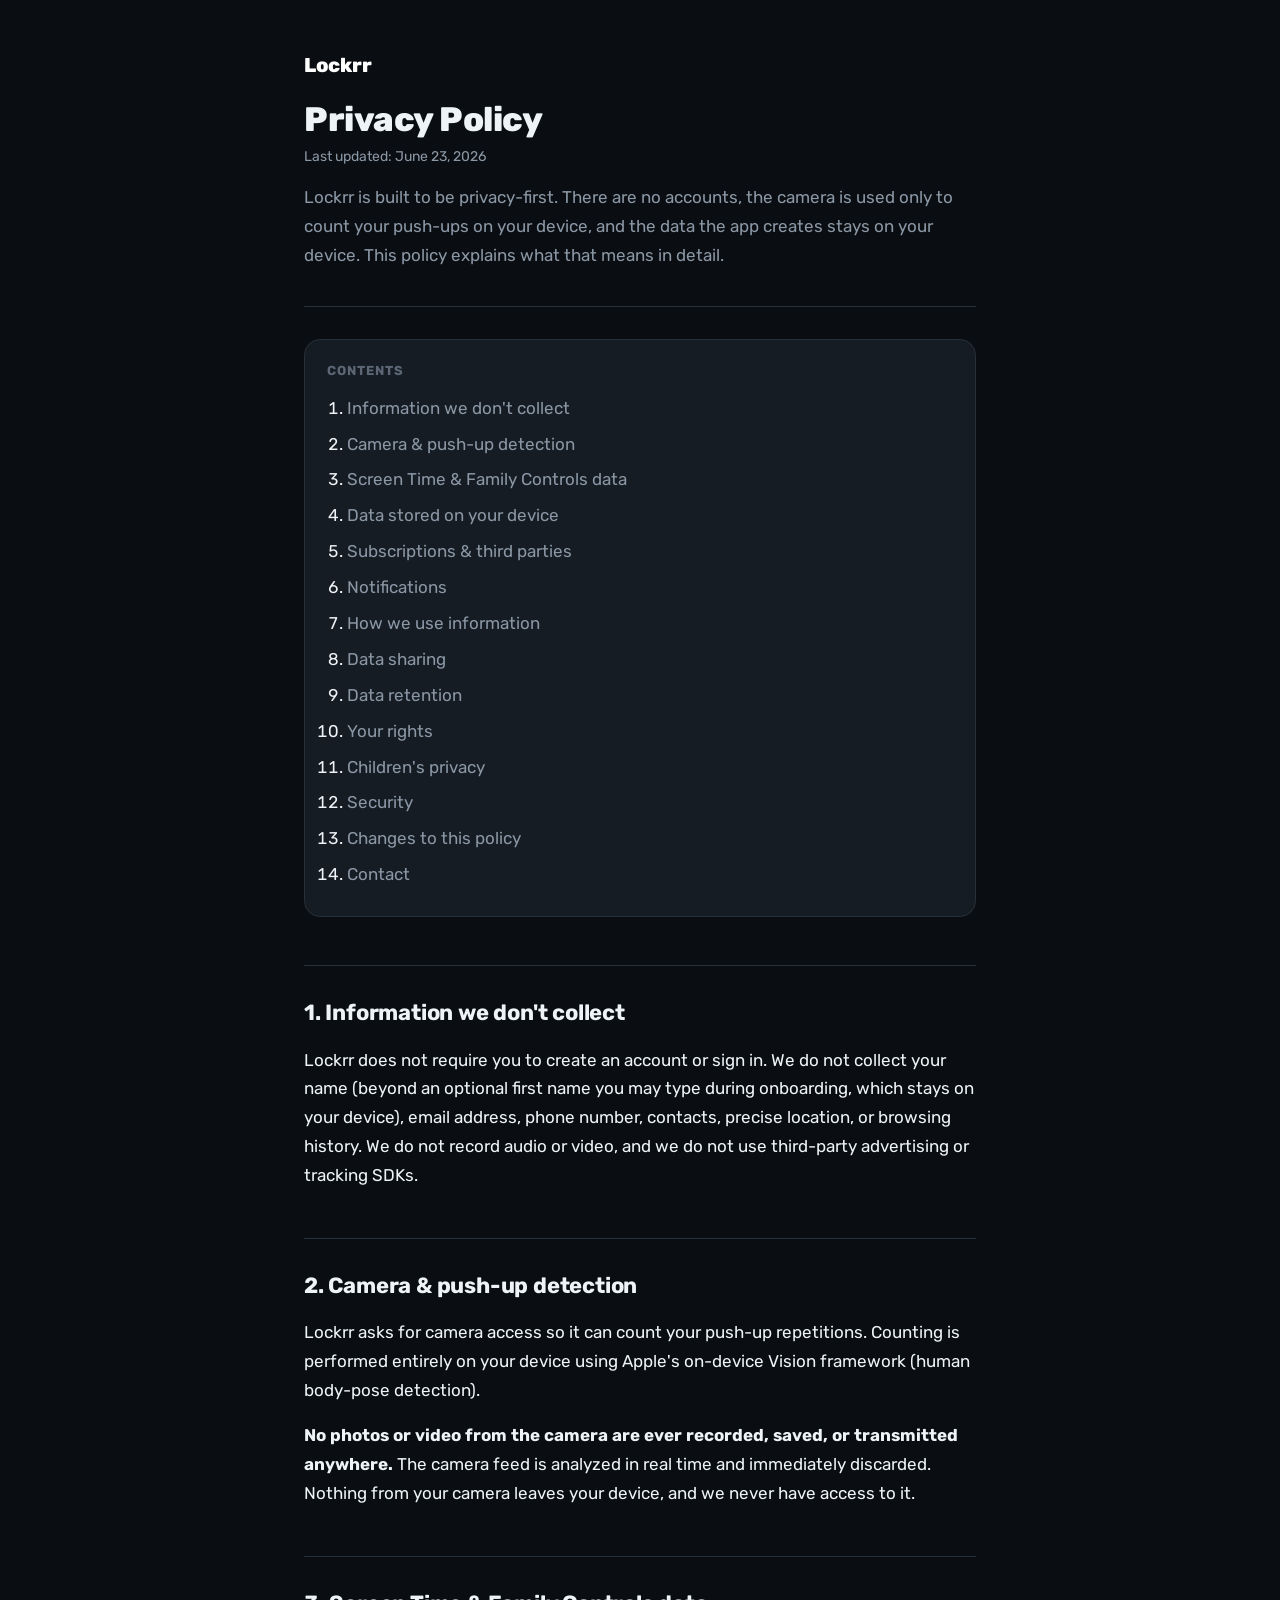
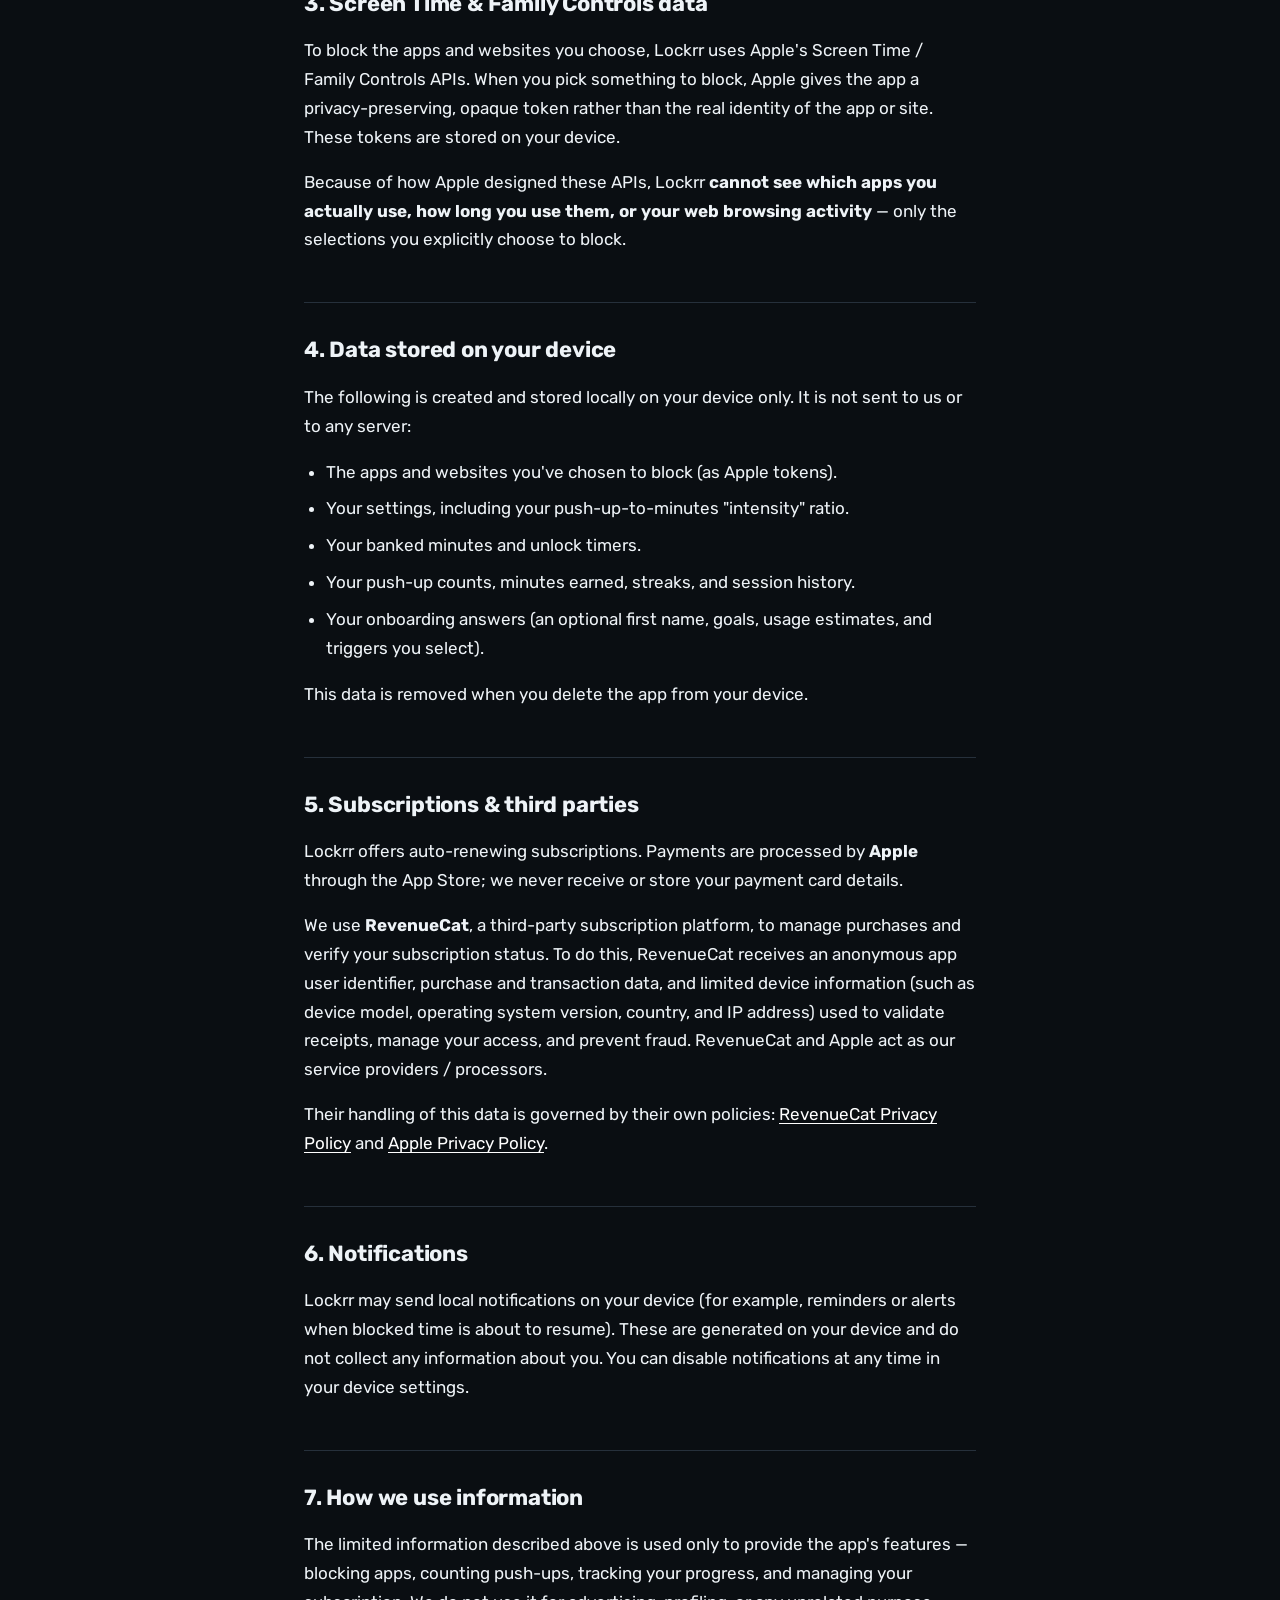
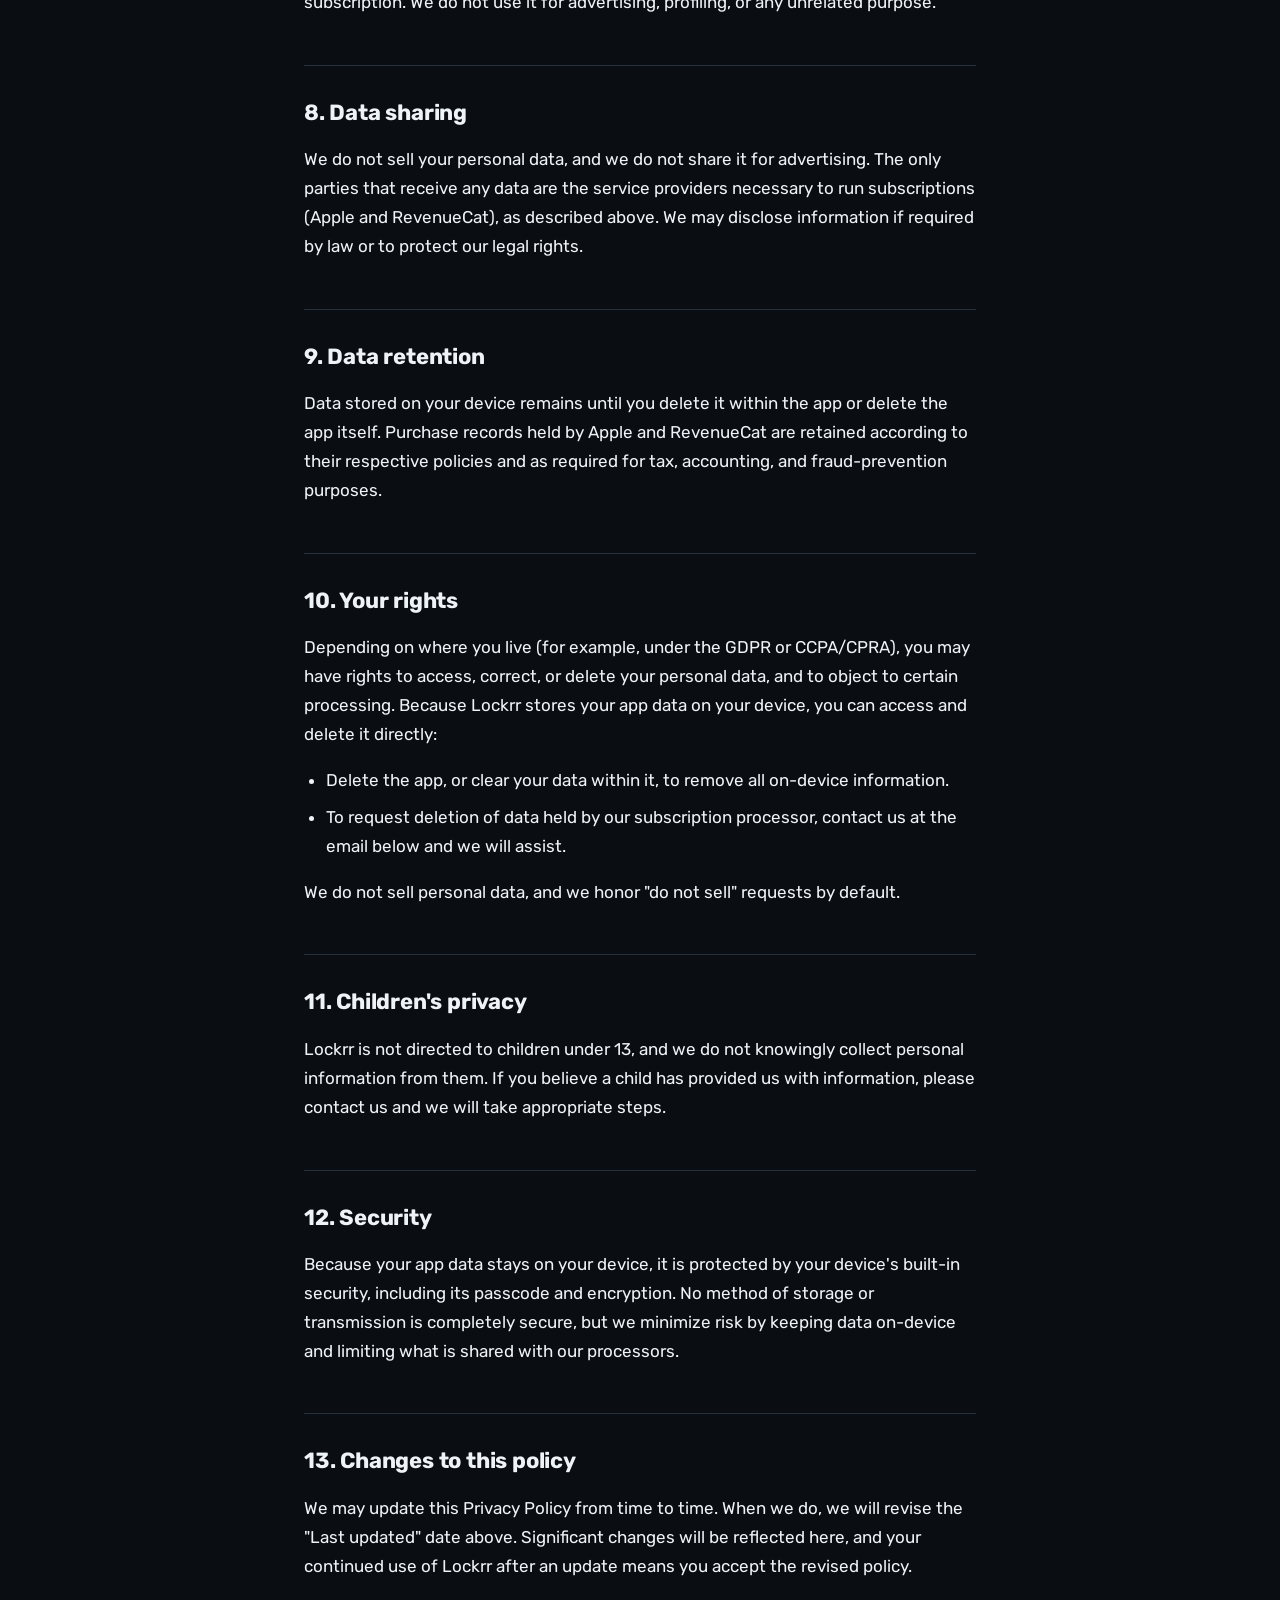
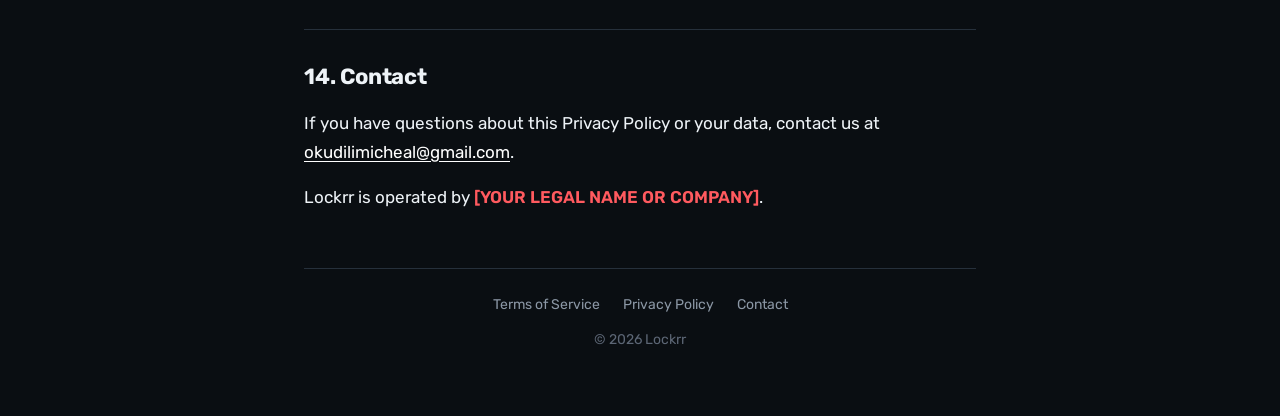
==== privacy.html @ fe95b7eb "Add files via upload" ====
<!doctype html>
<html lang="en">
  <head>
    <meta charset="utf-8" />
    <meta name="viewport" content="width=device-width, initial-scale=1" />
    <title>Privacy Policy · Lockrr</title>
    <meta
      name="description"
      content="Lockrr's Privacy Policy. Lockrr is privacy-first: no accounts, on-device push-up detection, and your data stays on your device." />
    <link rel="preconnect" href="https://fonts.googleapis.com" />
    <link rel="preconnect" href="https://fonts.gstatic.com" crossorigin />
    <link
      href="https://fonts.googleapis.com/css2?family=Rubik:wght@400;500;600;700;800&display=swap"
      rel="stylesheet" />
    <link rel="stylesheet" href="styles.css" />
  </head>
  <body>
    <div class="wrap">
      <header class="site-header">
        <a class="wordmark" href="https://lockrr.app">Lockrr</a>
        <h1 class="page-title">Privacy Policy</h1>
        <p class="updated">Last updated: June 23, 2026</p>
        <p class="lead">
          Lockrr is built to be privacy-first. There are no accounts, the camera
          is used only to count your push-ups on your device, and the data the
          app creates stays on your device. This policy explains what that means
          in detail.
        </p>
      </header>

      <nav class="toc" aria-label="Table of contents">
        <h2>Contents</h2>
        <ol>
          <li><a href="#no-collect">Information we don't collect</a></li>
          <li><a href="#camera">Camera &amp; push-up detection</a></li>
          <li><a href="#screen-time">Screen Time &amp; Family Controls data</a></li>
          <li><a href="#on-device">Data stored on your device</a></li>
          <li><a href="#subscriptions">Subscriptions &amp; third parties</a></li>
          <li><a href="#notifications">Notifications</a></li>
          <li><a href="#use">How we use information</a></li>
          <li><a href="#sharing">Data sharing</a></li>
          <li><a href="#retention">Data retention</a></li>
          <li><a href="#rights">Your rights</a></li>
          <li><a href="#children">Children's privacy</a></li>
          <li><a href="#security">Security</a></li>
          <li><a href="#changes">Changes to this policy</a></li>
          <li><a href="#contact">Contact</a></li>
        </ol>
      </nav>

      <main>
        <section>
          <h2 id="no-collect">1. Information we don't collect</h2>
          <p>
            Lockrr does not require you to create an account or sign in. We do
            not collect your name (beyond an optional first name you may type
            during onboarding, which stays on your device), email address, phone
            number, contacts, precise location, or browsing history. We do not
            record audio or video, and we do not use third-party advertising or
            tracking SDKs.
          </p>
        </section>

        <section>
          <h2 id="camera">2. Camera &amp; push-up detection</h2>
          <p>
            Lockrr asks for camera access so it can count your push-up
            repetitions. Counting is performed entirely on your device using
            Apple's on-device Vision framework (human body-pose detection).
          </p>
          <p>
            <strong>
              No photos or video from the camera are ever recorded, saved, or
              transmitted anywhere.
            </strong>
            The camera feed is analyzed in real time and immediately discarded.
            Nothing from your camera leaves your device, and we never have access
            to it.
          </p>
        </section>

        <section>
          <h2 id="screen-time">3. Screen Time &amp; Family Controls data</h2>
          <p>
            To block the apps and websites you choose, Lockrr uses Apple's Screen
            Time / Family Controls APIs. When you pick something to block, Apple
            gives the app a privacy-preserving, opaque token rather than the real
            identity of the app or site. These tokens are stored on your device.
          </p>
          <p>
            Because of how Apple designed these APIs, Lockrr
            <strong>cannot see which apps you actually use, how long you use
            them, or your web browsing activity</strong> — only the selections
            you explicitly choose to block.
          </p>
        </section>

        <section>
          <h2 id="on-device">4. Data stored on your device</h2>
          <p>
            The following is created and stored locally on your device only. It
            is not sent to us or to any server:
          </p>
          <ul>
            <li>The apps and websites you've chosen to block (as Apple tokens).</li>
            <li>Your settings, including your push-up-to-minutes "intensity" ratio.</li>
            <li>Your banked minutes and unlock timers.</li>
            <li>Your push-up counts, minutes earned, streaks, and session history.</li>
            <li>
              Your onboarding answers (an optional first name, goals, usage
              estimates, and triggers you select).
            </li>
          </ul>
          <p>
            This data is removed when you delete the app from your device.
          </p>
        </section>

        <section>
          <h2 id="subscriptions">5. Subscriptions &amp; third parties</h2>
          <p>
            Lockrr offers auto-renewing subscriptions. Payments are processed by
            <strong>Apple</strong> through the App Store; we never receive or
            store your payment card details.
          </p>
          <p>
            We use <strong>RevenueCat</strong>, a third-party subscription
            platform, to manage purchases and verify your subscription status.
            To do this, RevenueCat receives an anonymous app user identifier,
            purchase and transaction data, and limited device information (such
            as device model, operating system version, country, and IP address)
            used to validate receipts, manage your access, and prevent fraud.
            RevenueCat and Apple act as our service providers / processors.
          </p>
          <p>
            Their handling of this data is governed by their own policies:
            <a href="https://www.revenuecat.com/privacy" rel="noopener" target="_blank">RevenueCat Privacy Policy</a>
            and
            <a href="https://www.apple.com/legal/privacy/" rel="noopener" target="_blank">Apple Privacy Policy</a>.
          </p>
        </section>

        <section>
          <h2 id="notifications">6. Notifications</h2>
          <p>
            Lockrr may send local notifications on your device (for example,
            reminders or alerts when blocked time is about to resume). These are
            generated on your device and do not collect any information about
            you. You can disable notifications at any time in your device
            settings.
          </p>
        </section>

        <section>
          <h2 id="use">7. How we use information</h2>
          <p>
            The limited information described above is used only to provide the
            app's features — blocking apps, counting push-ups, tracking your
            progress, and managing your subscription. We do not use it for
            advertising, profiling, or any unrelated purpose.
          </p>
        </section>

        <section>
          <h2 id="sharing">8. Data sharing</h2>
          <p>
            We do not sell your personal data, and we do not share it for
            advertising. The only parties that receive any data are the service
            providers necessary to run subscriptions (Apple and RevenueCat), as
            described above. We may disclose information if required by law or to
            protect our legal rights.
          </p>
        </section>

        <section>
          <h2 id="retention">9. Data retention</h2>
          <p>
            Data stored on your device remains until you delete it within the app
            or delete the app itself. Purchase records held by Apple and
            RevenueCat are retained according to their respective policies and as
            required for tax, accounting, and fraud-prevention purposes.
          </p>
        </section>

        <section>
          <h2 id="rights">10. Your rights</h2>
          <p>
            Depending on where you live (for example, under the GDPR or CCPA/CPRA),
            you may have rights to access, correct, or delete your personal data,
            and to object to certain processing. Because Lockrr stores your app
            data on your device, you can access and delete it directly:
          </p>
          <ul>
            <li>
              Delete the app, or clear your data within it, to remove all
              on-device information.
            </li>
            <li>
              To request deletion of data held by our subscription processor,
              contact us at the email below and we will assist.
            </li>
          </ul>
          <p>We do not sell personal data, and we honor "do not sell" requests by default.</p>
        </section>

        <section>
          <h2 id="children">11. Children's privacy</h2>
          <p>
            Lockrr is not directed to children under 13, and we do not knowingly
            collect personal information from them. If you believe a child has
            provided us with information, please contact us and we will take
            appropriate steps.
          </p>
        </section>

        <section>
          <h2 id="security">12. Security</h2>
          <p>
            Because your app data stays on your device, it is protected by your
            device's built-in security, including its passcode and encryption. No
            method of storage or transmission is completely secure, but we
            minimize risk by keeping data on-device and limiting what is shared
            with our processors.
          </p>
        </section>

        <section>
          <h2 id="changes">13. Changes to this policy</h2>
          <p>
            We may update this Privacy Policy from time to time. When we do, we
            will revise the "Last updated" date above. Significant changes will be
            reflected here, and your continued use of Lockrr after an update means
            you accept the revised policy.
          </p>
        </section>

        <section>
          <h2 id="contact">14. Contact</h2>
          <p>
            If you have questions about this Privacy Policy or your data, contact
            us at
            <a href="mailto:okudilimicheal@gmail.com">okudilimicheal@gmail.com</a>.
          </p>
          <p>
            Lockrr is operated by
            <span class="placeholder">[YOUR LEGAL NAME OR COMPANY]</span>.
          </p>
        </section>
      </main>

      <footer class="site-footer">
        <nav>
          <a href="terms.html">Terms of Service</a>
          <a href="privacy.html">Privacy Policy</a>
          <a href="mailto:okudilimicheal@gmail.com">Contact</a>
        </nav>
        <p class="copy">© 2026 Lockrr</p>
      </footer>
    </div>
  </body>
</html>
---- styles.css ----
/* Lockrr legal pages — dark, monochrome, white accent, Rubik. Shared by
   terms.html and privacy.html. */
:root {
  --bg: #0a0e12;
  --surface: #151c24;
  --surface-alt: #1b232d;
  --border: #26303b;
  --text: #eef3f7;
  --text-secondary: #8b97a5;
  --text-muted: #5c6675;
  --accent: #ffffff;
  --danger: #ff5a5f;
  --radius: 16px;
  --maxw: 720px;
}

* {
  box-sizing: border-box;
}

html {
  scroll-behavior: smooth;
  scroll-padding-top: 24px;
  -webkit-text-size-adjust: 100%;
}

body {
  margin: 0;
  background: var(--bg);
  color: var(--text);
  font-family: "Rubik", system-ui, -apple-system, "Segoe UI", sans-serif;
  font-size: 1.0625rem; /* 17px */
  line-height: 1.7;
  font-weight: 400;
}

.wrap {
  max-width: var(--maxw);
  margin: 0 auto;
  padding: 48px 24px;
}

/* Header */
.site-header {
  border-bottom: 1px solid var(--border);
  padding-bottom: 20px;
  margin-bottom: 8px;
}
.wordmark {
  font-weight: 800;
  font-size: 1.25rem;
  letter-spacing: -0.3px;
  color: var(--accent);
  text-decoration: none;
}
.page-title {
  font-size: 2.125rem;
  font-weight: 800;
  letter-spacing: -0.5px;
  margin: 18px 0 6px;
  line-height: 1.15;
}
.updated {
  color: var(--text-secondary);
  font-size: 0.875rem;
  margin: 0;
}

/* Table of contents */
.toc {
  background: var(--surface);
  border: 1px solid var(--border);
  border-radius: var(--radius);
  padding: 20px 22px;
  margin: 32px 0;
}
.toc h2 {
  font-size: 0.8125rem;
  text-transform: uppercase;
  letter-spacing: 0.08em;
  color: var(--text-muted);
  margin: 0 0 12px;
  padding: 0;
  border: 0;
}
.toc ol {
  margin: 0;
  padding-left: 20px;
}
.toc li {
  margin: 7px 0;
}
.toc a {
  color: var(--text-secondary);
  text-decoration: none;
}
.toc a:hover {
  color: var(--accent);
}

/* Headings & body */
h2 {
  font-size: 1.375rem;
  font-weight: 700;
  letter-spacing: -0.2px;
  margin: 48px 0 14px;
  padding-top: 28px;
  border-top: 1px solid var(--border);
}
h3 {
  font-size: 1.125rem;
  font-weight: 600;
  margin: 28px 0 10px;
}
p {
  margin: 0 0 16px;
}
a {
  color: var(--accent);
  text-decoration: underline;
  text-underline-offset: 3px;
}
a:hover {
  opacity: 0.8;
}
ul,
ol.body {
  padding-left: 22px;
}
li {
  margin: 8px 0;
}
strong {
  font-weight: 700;
}
.lead {
  color: var(--text-secondary);
  margin-top: 14px;
}
.placeholder {
  color: var(--danger);
  font-weight: 600;
}

/* Health / important callout */
.callout {
  background: var(--surface);
  border: 1px solid var(--border);
  border-left: 3px solid var(--danger);
  border-radius: var(--radius);
  padding: 18px 20px;
  margin: 24px 0;
}
.callout h3 {
  margin-top: 0;
}

/* Inline email / code */
code,
.mono {
  background: var(--surface-alt);
  padding: 2px 6px;
  border-radius: 6px;
  font-family: ui-monospace, SFMono-Regular, Menlo, monospace;
  font-size: 0.9em;
}

/* Footer */
.site-footer {
  border-top: 1px solid var(--border);
  margin-top: 56px;
  padding-top: 24px;
  text-align: center;
  color: var(--text-muted);
  font-size: 0.875rem;
}
.site-footer a {
  color: var(--text-secondary);
  text-decoration: none;
  margin: 0 10px;
}
.site-footer a:hover {
  color: var(--accent);
}
.site-footer .copy {
  margin-top: 12px;
}

@media (prefers-reduced-motion: reduce) {
  html {
    scroll-behavior: auto;
  }
}

@media (max-width: 480px) {
  .wrap {
    padding: 32px 20px;
  }
  .page-title {
    font-size: 1.75rem;
  }
}
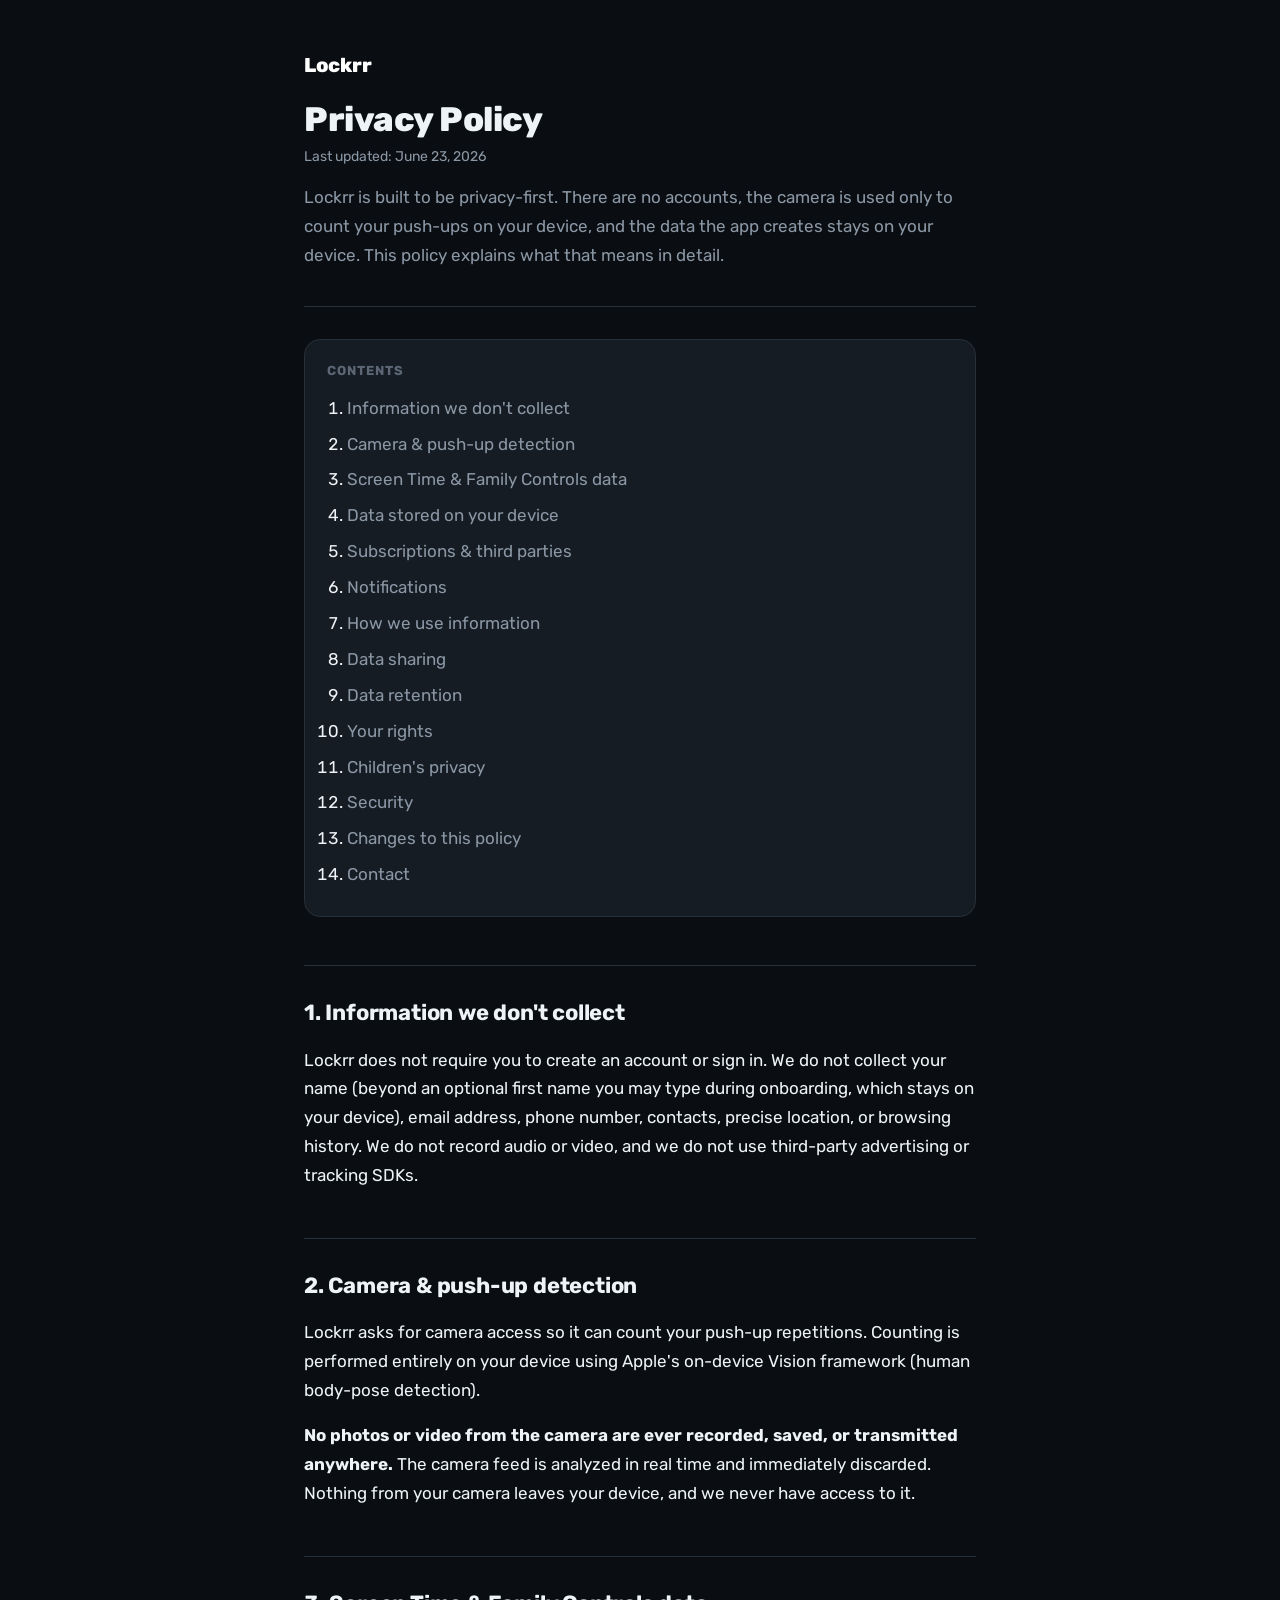
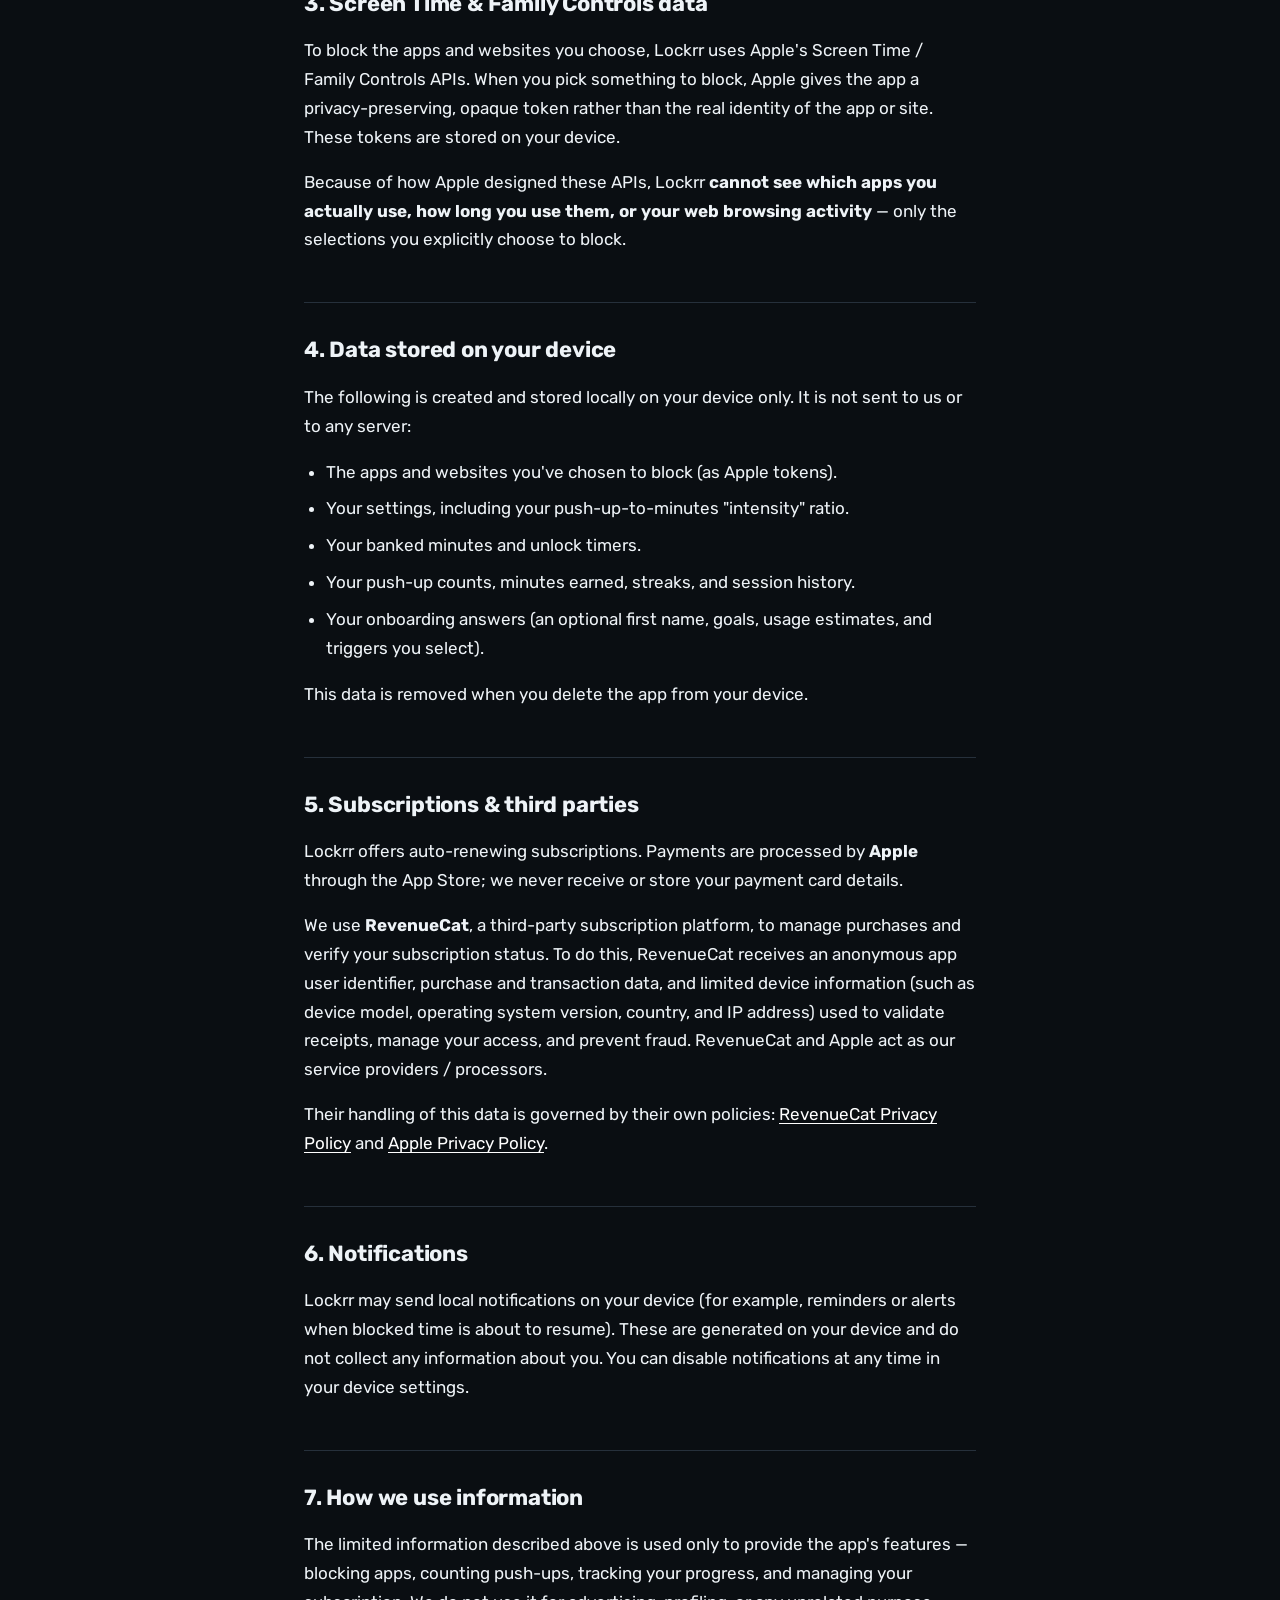
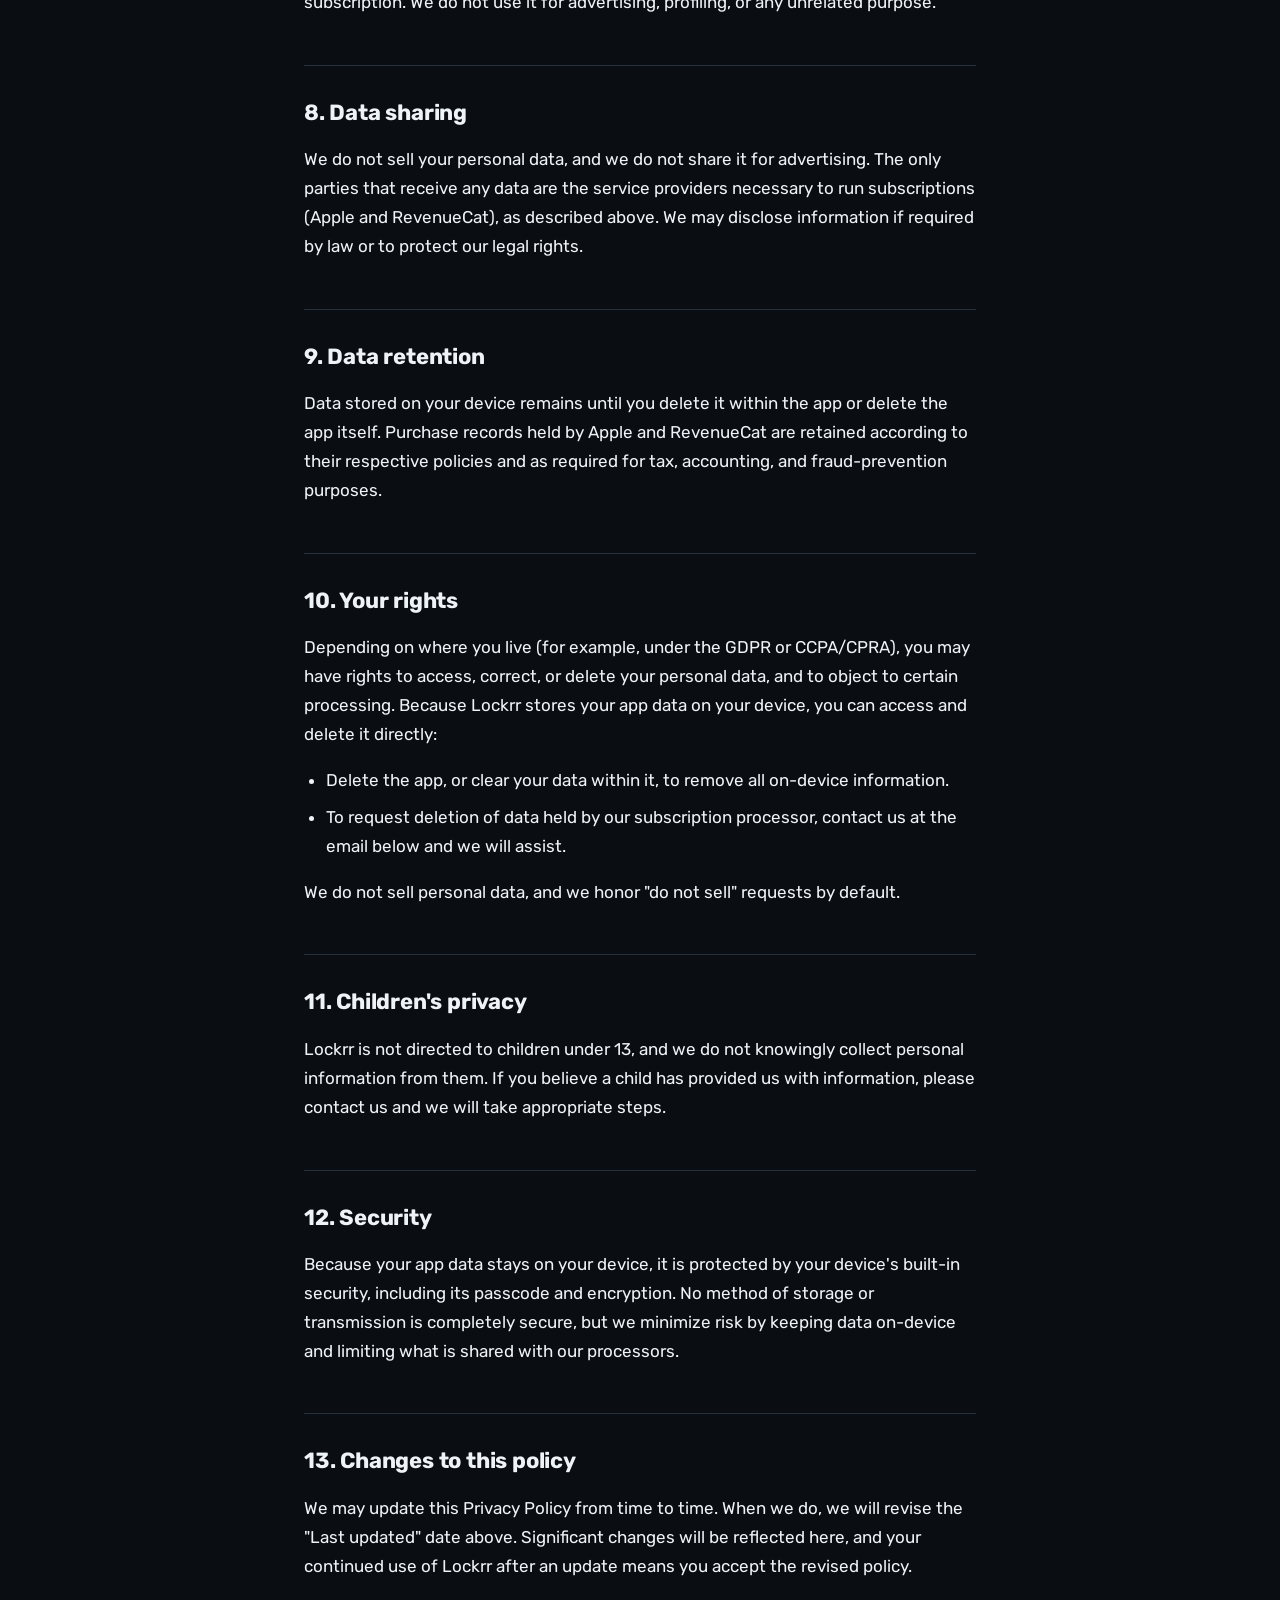
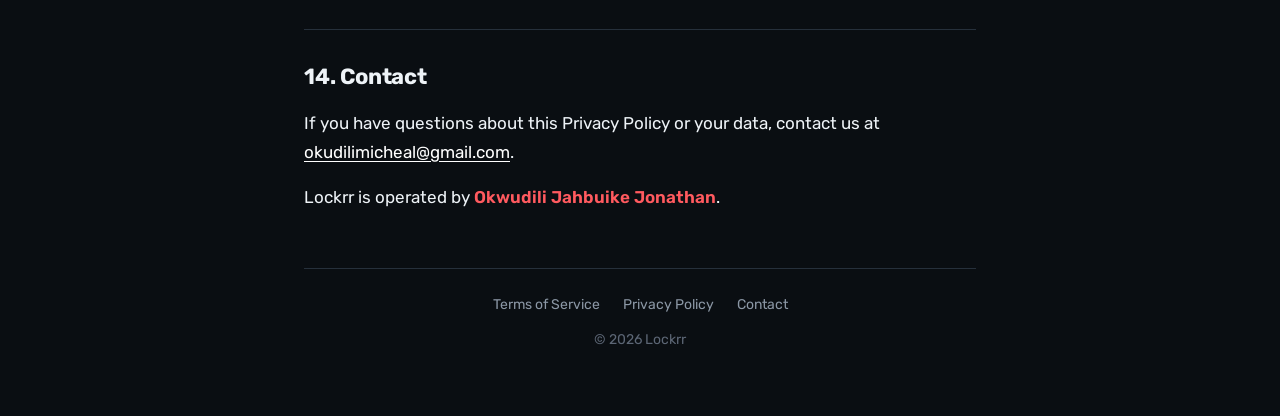
==== commit 552aee02: "Update legal name in privacy.html" ====
--- a/privacy.html
+++ b/privacy.html
@@ -243,7 +243,7 @@
           </p>
           <p>
             Lockrr is operated by
-            <span class="placeholder">[YOUR LEGAL NAME OR COMPANY]</span>.
+            <span class="placeholder">Okwudili Jahbuike Jonathan</span>.
           </p>
         </section>
       </main>
